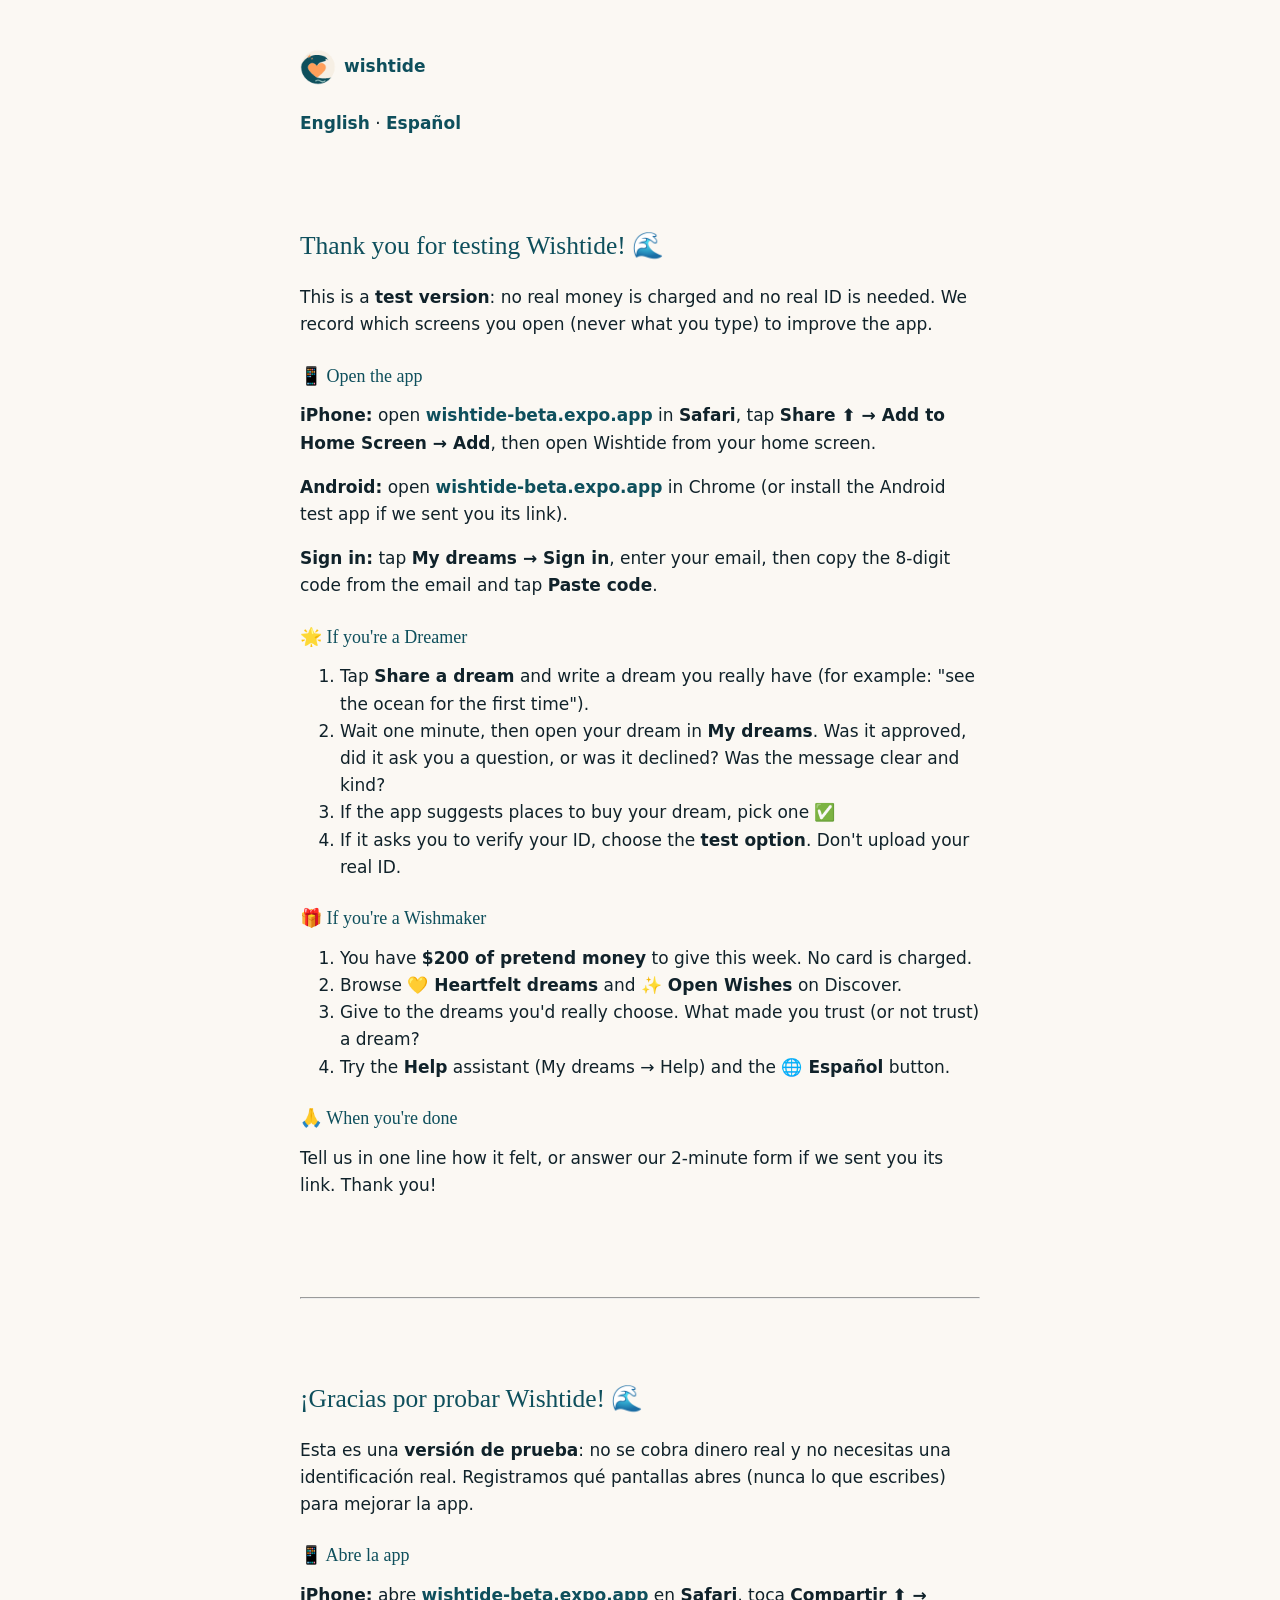
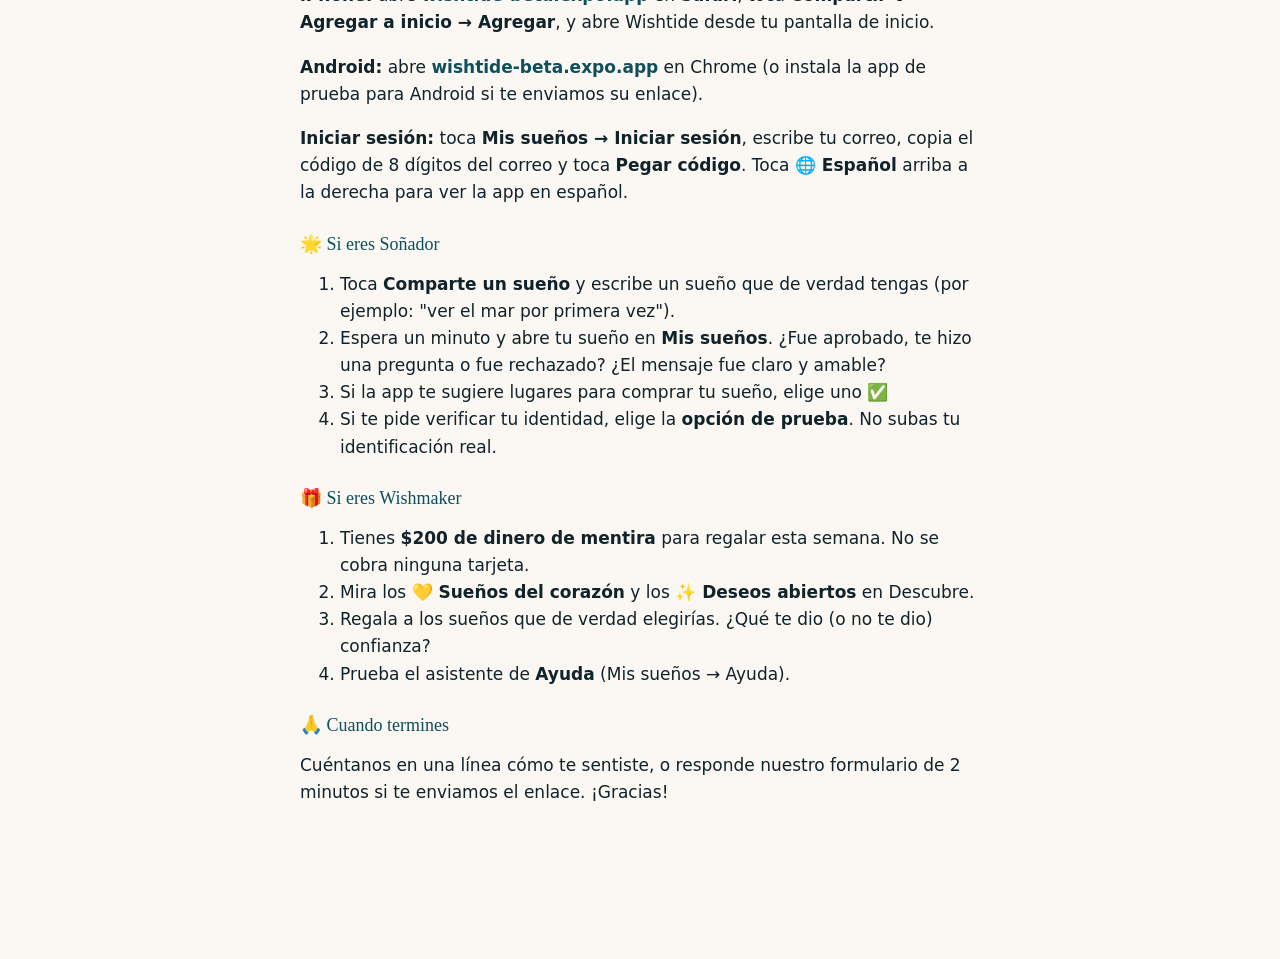
==== beta.html @ 8c935c67 "Beta tester page" ====
<!doctype html>
<html lang="en">
<head>
<meta charset="utf-8">
<meta name="viewport" content="width=device-width, initial-scale=1, viewport-fit=cover">
<meta http-equiv="Content-Security-Policy" content="default-src 'none'; style-src 'self' https://fonts.googleapis.com; font-src https://fonts.gstatic.com; img-src 'self'; base-uri 'none'; form-action 'none'; object-src 'none'; upgrade-insecure-requests">
<meta name="referrer" content="strict-origin-when-cross-origin">
<!-- Beta instructions for invited testers: not linked from the homepage and hidden from search engines. -->
<meta name="robots" content="noindex, nofollow">
<title>Wishtide beta · Test the app</title>
<meta name="theme-color" content="#0E4F5C">
<link rel="icon" type="image/png" href="favicon.png">
<link rel="stylesheet" href="https://fonts.googleapis.com/css2?family=Shrikhand&family=Figtree:wght@400;600;800&display=swap">
<link rel="stylesheet" href="styles.css">
</head>
<body>
<main class="legal">
  <p><a href="./"><img src="favicon.png" alt="" width="36" height="36"> wishtide</a></p>
  <p><a href="#en">English</a> · <a href="#es">Español</a></p>

  <section id="en">
  <h1>Thank you for testing Wishtide! 🌊</h1>
  <p>This is a <strong>test version</strong>: no real money is charged and no real ID is needed. We record which screens you open (never what you type) to improve the app.</p>

  <h2>📱 Open the app</h2>
  <p><strong>iPhone:</strong> open <a href="https://wishtide-beta.expo.app">wishtide-beta.expo.app</a> in <strong>Safari</strong>, tap <strong>Share ⬆️ → Add to Home Screen → Add</strong>, then open Wishtide from your home screen.</p>
  <p><strong>Android:</strong> open <a href="https://wishtide-beta.expo.app">wishtide-beta.expo.app</a> in Chrome (or install the Android test app if we sent you its link).</p>
  <p><strong>Sign in:</strong> tap <strong>My dreams → Sign in</strong>, enter your email, then copy the 8-digit code from the email and tap <strong>Paste code</strong>.</p>

  <h2 id="dreamer">🌟 If you're a Dreamer</h2>
  <ol>
    <li>Tap <strong>Share a dream</strong> and write a dream you really have (for example: "see the ocean for the first time").</li>
    <li>Wait one minute, then open your dream in <strong>My dreams</strong>. Was it approved, did it ask you a question, or was it declined? Was the message clear and kind?</li>
    <li>If the app suggests places to buy your dream, pick one ✅</li>
    <li>If it asks you to verify your ID, choose the <strong>test option</strong>. Don't upload your real ID.</li>
  </ol>

  <h2 id="wishmaker">🎁 If you're a Wishmaker</h2>
  <ol>
    <li>You have <strong>$200 of pretend money</strong> to give this week. No card is charged.</li>
    <li>Browse <strong>💛 Heartfelt dreams</strong> and <strong>✨ Open Wishes</strong> on Discover.</li>
    <li>Give to the dreams you'd really choose. What made you trust (or not trust) a dream?</li>
    <li>Try the <strong>Help</strong> assistant (My dreams → Help) and the <strong>🌐 Español</strong> button.</li>
  </ol>

  <h2>🙏 When you're done</h2>
  <p>Tell us in one line how it felt, or answer our 2-minute form if we sent you its link. Thank you!</p>
  </section>

  <hr>

  <section id="es" lang="es">
  <h1>¡Gracias por probar Wishtide! 🌊</h1>
  <p>Esta es una <strong>versión de prueba</strong>: no se cobra dinero real y no necesitas una identificación real. Registramos qué pantallas abres (nunca lo que escribes) para mejorar la app.</p>

  <h2>📱 Abre la app</h2>
  <p><strong>iPhone:</strong> abre <a href="https://wishtide-beta.expo.app">wishtide-beta.expo.app</a> en <strong>Safari</strong>, toca <strong>Compartir ⬆️ → Agregar a inicio → Agregar</strong>, y abre Wishtide desde tu pantalla de inicio.</p>
  <p><strong>Android:</strong> abre <a href="https://wishtide-beta.expo.app">wishtide-beta.expo.app</a> en Chrome (o instala la app de prueba para Android si te enviamos su enlace).</p>
  <p><strong>Iniciar sesión:</strong> toca <strong>Mis sueños → Iniciar sesión</strong>, escribe tu correo, copia el código de 8 dígitos del correo y toca <strong>Pegar código</strong>. Toca <strong>🌐 Español</strong> arriba a la derecha para ver la app en español.</p>

  <h2 id="sonador">🌟 Si eres Soñador</h2>
  <ol>
    <li>Toca <strong>Comparte un sueño</strong> y escribe un sueño que de verdad tengas (por ejemplo: "ver el mar por primera vez").</li>
    <li>Espera un minuto y abre tu sueño en <strong>Mis sueños</strong>. ¿Fue aprobado, te hizo una pregunta o fue rechazado? ¿El mensaje fue claro y amable?</li>
    <li>Si la app te sugiere lugares para comprar tu sueño, elige uno ✅</li>
    <li>Si te pide verificar tu identidad, elige la <strong>opción de prueba</strong>. No subas tu identificación real.</li>
  </ol>

  <h2 id="wishmaker-es">🎁 Si eres Wishmaker</h2>
  <ol>
    <li>Tienes <strong>$200 de dinero de mentira</strong> para regalar esta semana. No se cobra ninguna tarjeta.</li>
    <li>Mira los <strong>💛 Sueños del corazón</strong> y los <strong>✨ Deseos abiertos</strong> en Descubre.</li>
    <li>Regala a los sueños que de verdad elegirías. ¿Qué te dio (o no te dio) confianza?</li>
    <li>Prueba el asistente de <strong>Ayuda</strong> (Mis sueños → Ayuda).</li>
  </ol>

  <h2>🙏 Cuando termines</h2>
  <p>Cuéntanos en una línea cómo te sentiste, o responde nuestro formulario de 2 minutos si te enviamos el enlace. ¡Gracias!</p>
  </section>
</main>
</body>
</html>
---- styles.css ----
:root {
    --deep: #0E4F5C; --sun: #FF9F5A; --glass: #BFE3DA; --sand: #F6EFE4; --paper: #FBF8F3;
    --ink: #10222A; --muted: #55656B; --card: #FFFFFF; --line: rgba(16, 34, 42, 0.12);
    --accent-text: #A4501A;
    color-scheme: light;
  }
  @media (prefers-color-scheme: dark) {
    :root { --paper: #0B1B20; --sand: #12292F; --card: #16323A; --ink: #EEF4F2; --muted: #A9BBBF; --line: rgba(238, 244, 242, 0.14); --accent-text: #FFB27A; color-scheme: dark; }
  }
  * { box-sizing: border-box; }
  html { scroll-behavior: smooth; }
  body { margin: 0; background: var(--paper); color: var(--ink); font: 17px/1.6 'Figtree', 'Segoe UI', system-ui, sans-serif; }
  .wrap { max-width: 1080px; margin: 0 auto; padding-inline: 20px; }
  h1, h2, .display { font-family: 'Shrikhand', Georgia, serif; font-weight: 400; margin: 0; text-wrap: balance; }
  a { color: inherit; }

  /* Hero: the logo scene itself, full-bleed, as the opening image */
  .hero { background: var(--deep); color: #fff; overflow: hidden; position: relative; }
  .hero .wrap { display: grid; gap: 22px; padding-block: 56px 150px; position: relative; z-index: 1; }
  .brand { display: flex; align-items: center; gap: 10px; font-family: 'Shrikhand', Georgia, serif; font-size: 26px; }
  .hero h1 { font-size: clamp(54px, 11vw, 120px); line-height: .95; color: #fff; }
  .hero h1 em { font-style: normal; color: var(--sun); }
  .hero p { font-size: clamp(18px, 2.4vw, 22px); max-width: 34ch; margin: 0; color: var(--glass); }
  .cta { display: inline-flex; align-items: center; gap: 8px; width: fit-content; background: var(--sun); color: #10222A; font-weight: 800; text-decoration: none; padding: 15px 26px; border-radius: 999px; }
  .cta:focus-visible, button:focus-visible, input:focus-visible, select:focus-visible, textarea:focus-visible { outline: 3px solid var(--sun); outline-offset: 3px; }
  .sun { position: absolute; right: -40px; bottom: 30px; width: min(34vw, 340px); aspect-ratio: 1; border-radius: 50%; background: var(--sun); }
  .waves { position: absolute; left: 0; right: 0; bottom: -2px; width: 100%; height: 170px; }
  .stars { position: absolute; right: min(20vw, 190px); top: 60px; width: 90px; height: auto; }

  section { padding-block: 72px; }
  .eyebrow { font-weight: 800; font-size: 13px; letter-spacing: .08em; text-transform: uppercase; color: var(--accent-text); margin: 0 0 8px; }
  h2 { font-size: clamp(34px, 5vw, 50px); line-height: 1.05; color: var(--deep); margin-bottom: 14px; }
  @media (prefers-color-scheme: dark) { h2 { color: var(--glass); } }
  .lead { max-width: 60ch; color: var(--muted); margin: 0; }

  .steps { display: grid; grid-template-columns: repeat(auto-fit, minmax(240px, 1fr)); gap: 16px; margin-top: 32px; }
  .step { background: var(--card); border: 1px solid var(--line); border-radius: 20px; padding: 22px; display: grid; gap: 6px; }
  .step .n { font-family: 'Shrikhand', Georgia, serif; font-size: 34px; color: var(--sun); line-height: 1; }
  .step h3 { margin: 0; font-size: 20px; }
  .step p { margin: 0; color: var(--muted); }

  .dreams { background: var(--sand); }
  .cards { display: grid; grid-template-columns: repeat(auto-fit, minmax(260px, 1fr)); gap: 16px; margin-top: 32px; }
  .dream { background: var(--card); border-radius: 20px; overflow: hidden; border: 1px solid var(--line); display: grid; }
  .dream .pic { height: 110px; display: grid; place-items: center; font-size: 54px; }
  .dream .body { padding: 18px; display: grid; gap: 8px; }
  .dream .who { font-size: 14px; color: var(--muted); font-weight: 600; }
  .dream .text { font-family: Georgia, serif; font-style: italic; font-size: 21px; line-height: 1.3; }
  .dream .text span { color: var(--muted); }
  .bar { height: 7px; border-radius: 4px; background: var(--line); overflow: hidden; }
  .bar i { display: block; height: 100%; background: var(--sun); border-radius: 4px; }
  .note { font-size: 13px; color: var(--muted); margin-top: 14px; }

  .trust { display: grid; grid-template-columns: repeat(auto-fit, minmax(220px, 1fr)); gap: 12px; margin-top: 28px; }
  .trust div { border-left: 3px solid var(--sun); padding: 4px 0 4px 14px; }
  .trust b { display: block; }
  .trust span { color: var(--muted); font-size: 15px; }

  .join { background: var(--deep); color: #fff; }
  .join h2 { color: #fff; }
  .join .lead { color: var(--glass); }
  form { margin-top: 26px; display: grid; gap: 12px; max-width: 560px; }
  .roles { display: flex; flex-wrap: wrap; gap: 8px; border: 0; padding: 0; margin: 0; }
  .roles legend { font-weight: 700; margin-bottom: 8px; }
  .roles label { cursor: pointer; }
  .roles input { position: absolute; opacity: 0; pointer-events: none; }
  .roles span { display: inline-block; padding: 9px 16px; border-radius: 999px; border: 1px solid rgba(255,255,255,.35); }
  .roles input:checked + span { background: var(--sun); color: #10222A; border-color: var(--sun); font-weight: 700; }
  .roles input:focus-visible + span { outline: 3px solid var(--sun); outline-offset: 2px; }
  label.field { display: grid; gap: 6px; font-weight: 600; }
  input[type=email], input[type=text], textarea { font: inherit; padding: 13px 14px; border-radius: 12px; border: 1px solid rgba(255,255,255,.3); background: rgba(255,255,255,.08); color: #fff; width: 100%; }
  input::placeholder, textarea::placeholder { color: rgba(255,255,255,.55); }
  textarea { min-height: 80px; resize: vertical; }
  button { font: inherit; font-weight: 800; background: var(--sun); color: #10222A; border: 0; border-radius: 999px; padding: 15px 26px; cursor: pointer; width: fit-content; }
  button[disabled] { opacity: .6; cursor: wait; }
  .status { min-height: 1.6em; margin: 0; font-weight: 600; }
  .status.ok { color: var(--glass); }
  .status.err { color: #FFC9A6; }

  footer { padding-block: 32px 48px; color: var(--muted); font-size: 14px; }
  footer .wrap { display: flex; flex-wrap: wrap; gap: 8px 24px; justify-content: space-between; }

  @media (max-width: 640px) {
    .hero .wrap { padding-block: 40px 130px; }
    .sun { width: 46vw; right: -14vw; bottom: 40px; }
    .stars { right: 12vw; top: 30px; width: 64px; }
  }
  @media (prefers-reduced-motion: reduce) { html { scroll-behavior: auto; } }

/* Classes that replace inline styles (the Content-Security-Policy forbids inline styles). */
.defs { position: absolute; }
.pic-ocean { background: #DDEFFC; }
.pic-family { background: #FDE4EC; }
.pic-home { background: #E3F4E1; }
.bar .w64 { width: 64%; }
.bar .w29 { width: 29%; }
.bar .w100 { width: 100%; }
.eyebrow.on-deep { color: var(--sun); }
.select-all { user-select: all; }
.hp { position: absolute; left: -10000px; width: 1px; height: 1px; overflow: hidden; }

/* Privacy Policy page */
.legal { max-width: 720px; margin: 0 auto; padding: 32px 20px 64px; }
.legal a { color: var(--deep, #0E4F5C); font-weight: 800; text-decoration: none; display: inline-flex; align-items: center; gap: 8px; }
.legal h1 { font-family: 'Shrikhand', serif; color: #0E4F5C; font-weight: 400; }
.legal h2 { font-size: 18px; margin: 28px 0 6px; }
.legal p { line-height: 1.6; }
.legal .draft { background: #FFEBDD; border-radius: 14px; padding: 12px 14px; }
footer a { color: inherit; }
button.cta { border: 0; cursor: pointer; font: inherit; }
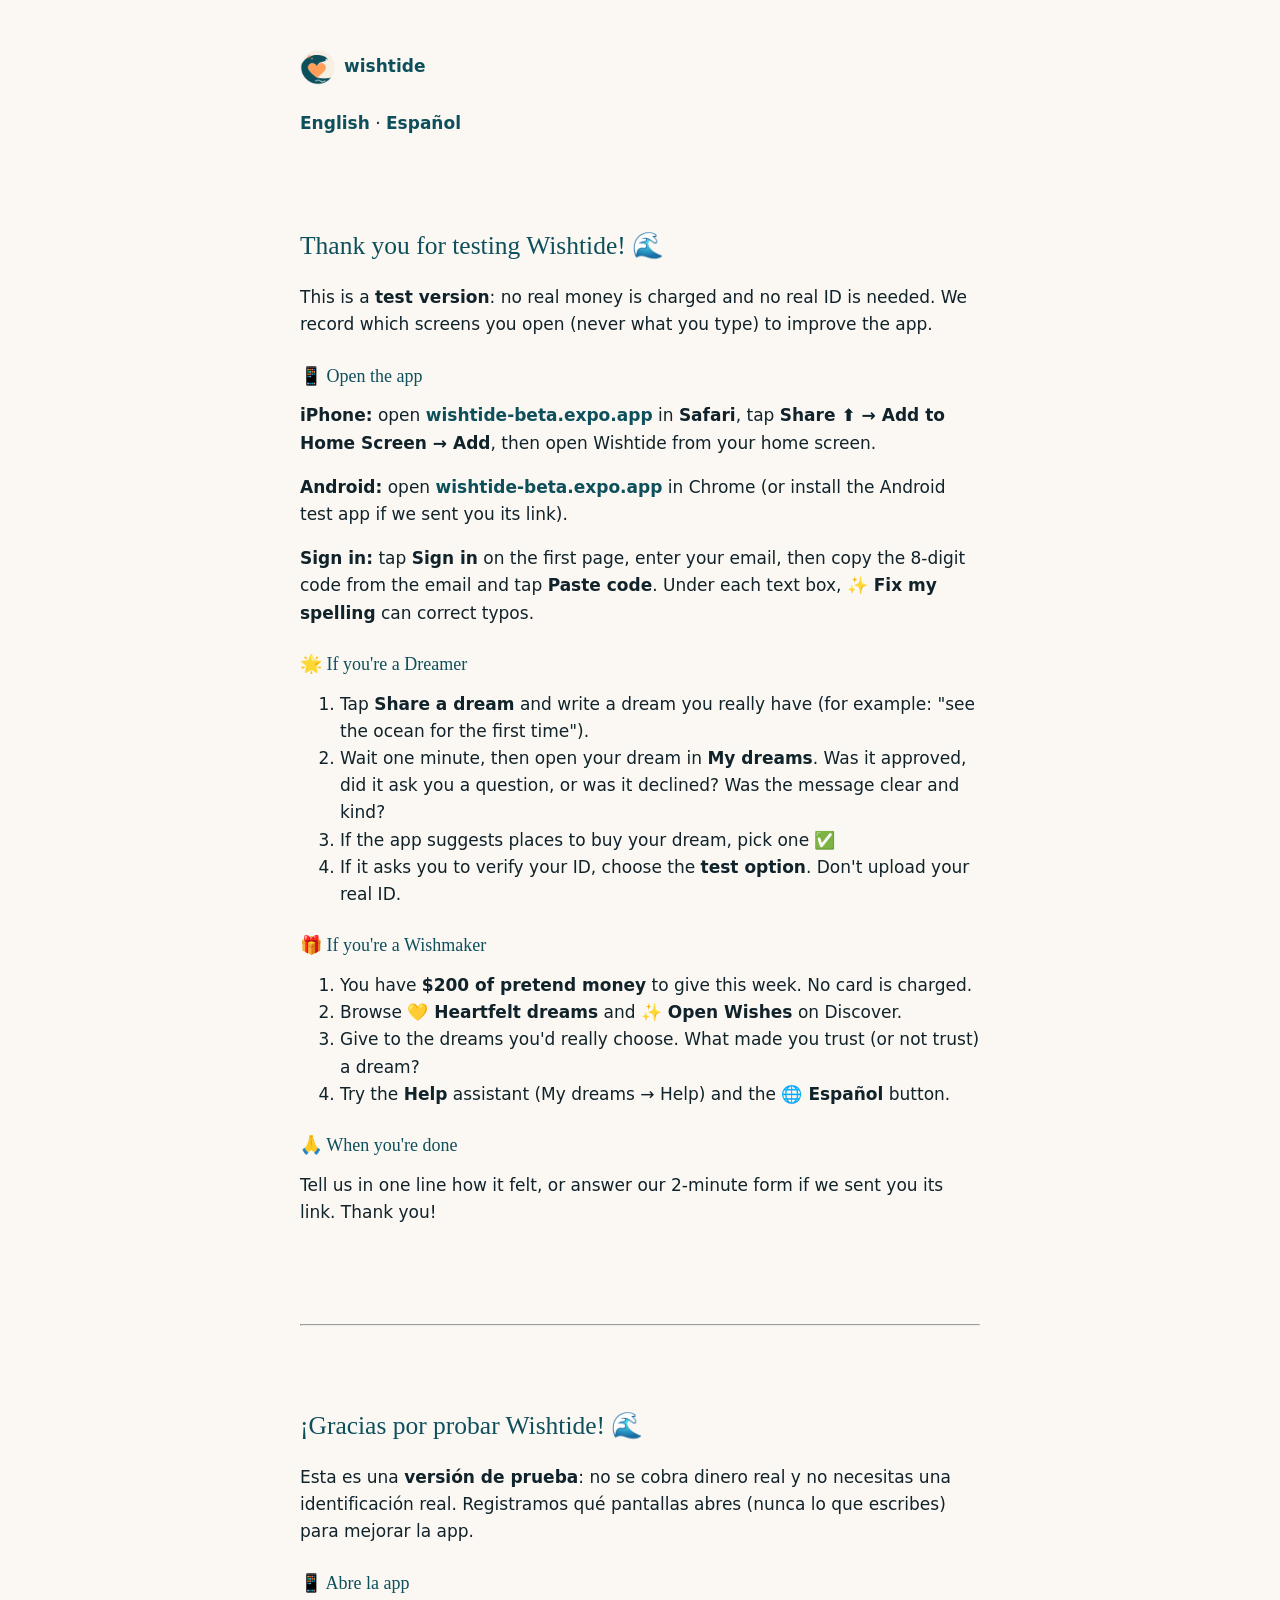
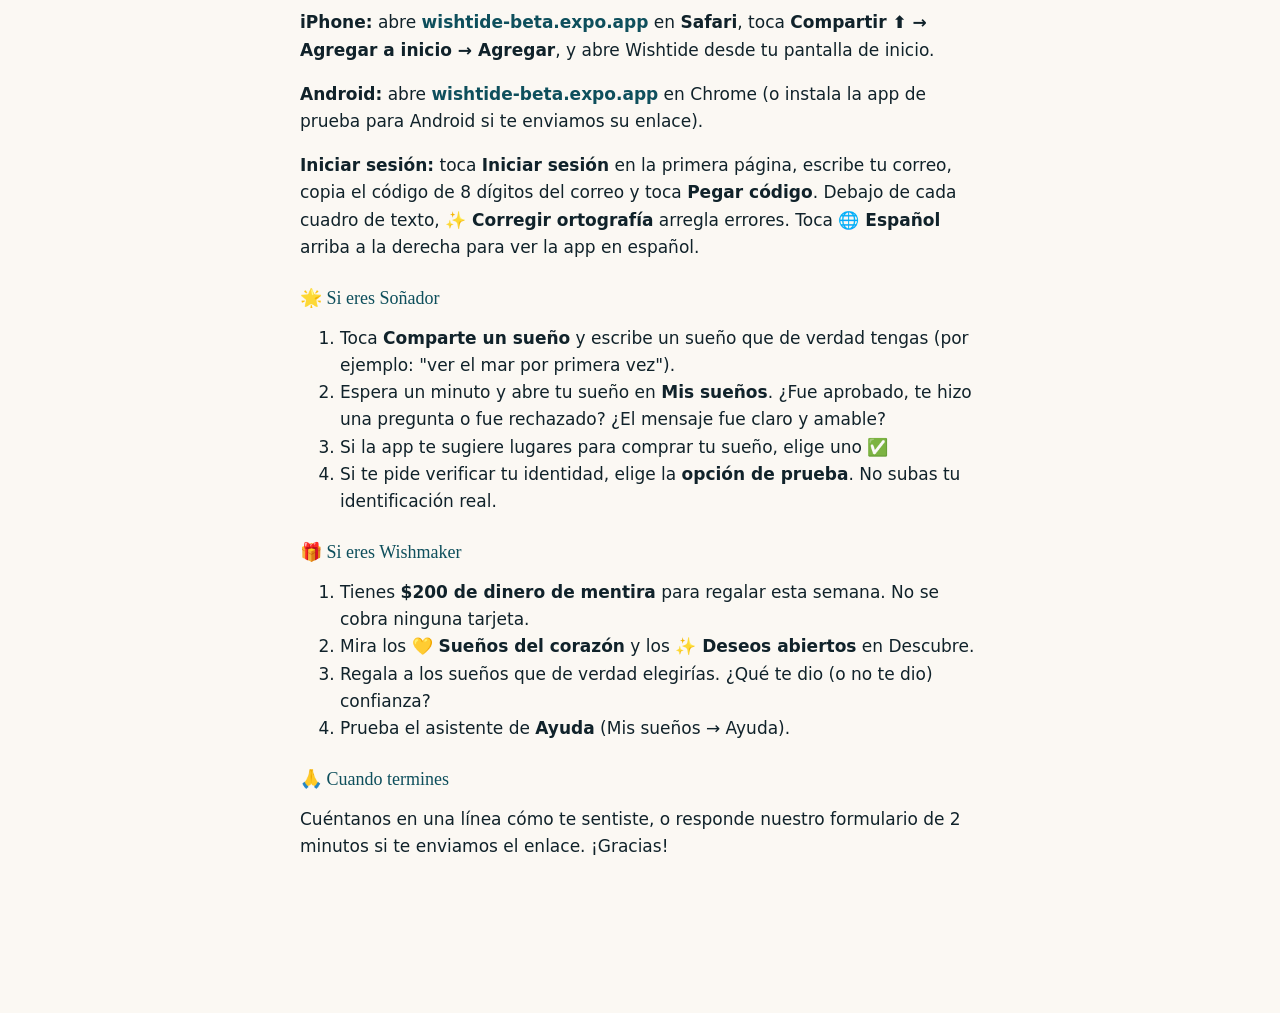
==== commit 51c89a8b: "Beta page: updated steps" ====
--- a/beta.html
+++ b/beta.html
@@ -23,9 +23,9 @@
   <p>This is a <strong>test version</strong>: no real money is charged and no real ID is needed. We record which screens you open (never what you type) to improve the app.</p>
 
   <h2>📱 Open the app</h2>
-  <p><strong>iPhone:</strong> open <a href="https://wishtide-beta.expo.app">wishtide-beta.expo.app</a> in <strong>Safari</strong>, tap <strong>Share ⬆️ → Add to Home Screen → Add</strong>, then open Wishtide from your home screen.</p>
-  <p><strong>Android:</strong> open <a href="https://wishtide-beta.expo.app">wishtide-beta.expo.app</a> in Chrome (or install the Android test app if we sent you its link).</p>
-  <p><strong>Sign in:</strong> tap <strong>My dreams → Sign in</strong>, enter your email, then copy the 8-digit code from the email and tap <strong>Paste code</strong>.</p>
+  <p><strong>iPhone:</strong> open <a href="https://wishtide-beta.expo.app/?v=202609271749">wishtide-beta.expo.app</a> in <strong>Safari</strong>, tap <strong>Share ⬆️ → Add to Home Screen → Add</strong>, then open Wishtide from your home screen.</p>
+  <p><strong>Android:</strong> open <a href="https://wishtide-beta.expo.app/?v=202609271749">wishtide-beta.expo.app</a> in Chrome (or install the Android test app if we sent you its link).</p>
+  <p><strong>Sign in:</strong> tap <strong>Sign in</strong> on the first page, enter your email, then copy the 8-digit code from the email and tap <strong>Paste code</strong>. Under each text box, <strong>✨ Fix my spelling</strong> can correct typos.</p>
 
   <h2 id="dreamer">🌟 If you're a Dreamer</h2>
   <ol>
@@ -54,9 +54,9 @@
   <p>Esta es una <strong>versión de prueba</strong>: no se cobra dinero real y no necesitas una identificación real. Registramos qué pantallas abres (nunca lo que escribes) para mejorar la app.</p>
 
   <h2>📱 Abre la app</h2>
-  <p><strong>iPhone:</strong> abre <a href="https://wishtide-beta.expo.app">wishtide-beta.expo.app</a> en <strong>Safari</strong>, toca <strong>Compartir ⬆️ → Agregar a inicio → Agregar</strong>, y abre Wishtide desde tu pantalla de inicio.</p>
-  <p><strong>Android:</strong> abre <a href="https://wishtide-beta.expo.app">wishtide-beta.expo.app</a> en Chrome (o instala la app de prueba para Android si te enviamos su enlace).</p>
-  <p><strong>Iniciar sesión:</strong> toca <strong>Mis sueños → Iniciar sesión</strong>, escribe tu correo, copia el código de 8 dígitos del correo y toca <strong>Pegar código</strong>. Toca <strong>🌐 Español</strong> arriba a la derecha para ver la app en español.</p>
+  <p><strong>iPhone:</strong> abre <a href="https://wishtide-beta.expo.app/?v=202609271749">wishtide-beta.expo.app</a> en <strong>Safari</strong>, toca <strong>Compartir ⬆️ → Agregar a inicio → Agregar</strong>, y abre Wishtide desde tu pantalla de inicio.</p>
+  <p><strong>Android:</strong> abre <a href="https://wishtide-beta.expo.app/?v=202609271749">wishtide-beta.expo.app</a> en Chrome (o instala la app de prueba para Android si te enviamos su enlace).</p>
+  <p><strong>Iniciar sesión:</strong> toca <strong>Iniciar sesión</strong> en la primera página, escribe tu correo, copia el código de 8 dígitos del correo y toca <strong>Pegar código</strong>. Debajo de cada cuadro de texto, <strong>✨ Corregir ortografía</strong> arregla errores. Toca <strong>🌐 Español</strong> arriba a la derecha para ver la app en español.</p>
 
   <h2 id="sonador">🌟 Si eres Soñador</h2>
   <ol>
